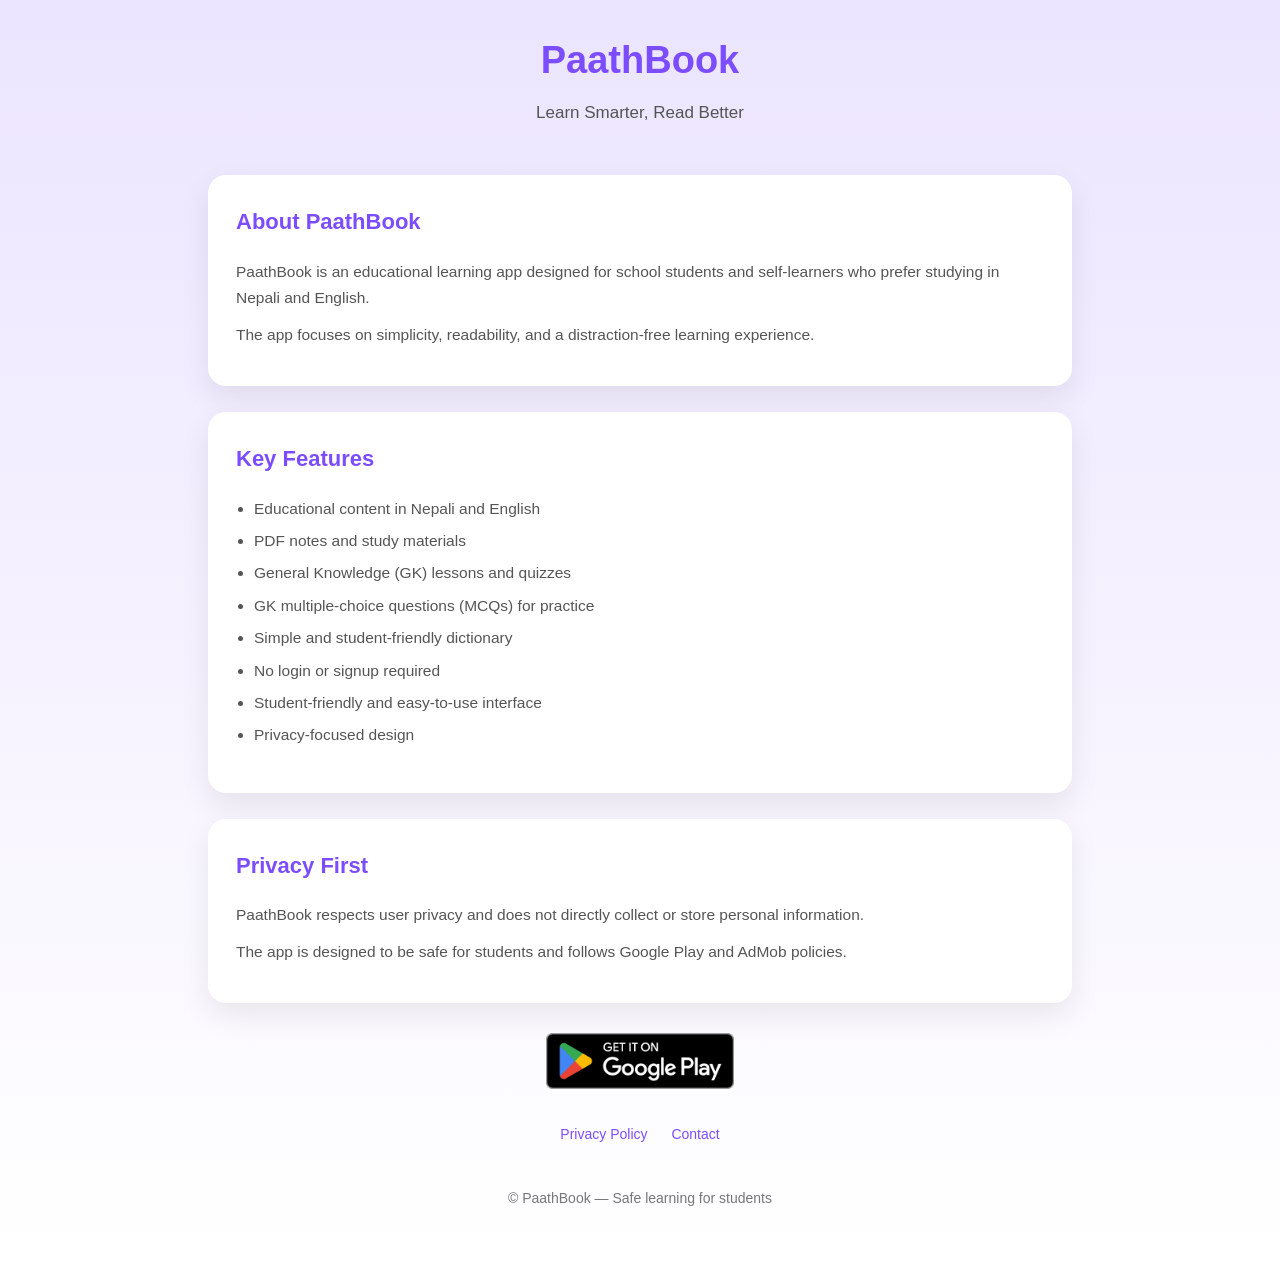
==== index.html @ ece8a1ff "Update index.html" ====
<!DOCTYPE html>
<html lang="en">
<head>
  <meta charset="UTF-8" />
  <meta name="viewport" content="width=device-width, initial-scale=1.0" />
  <title>PaathBook – Learn Smarter, Read Better</title>

  <style>
    :root {
      --primary: #7c4dff;
      --soft: rgba(124, 77, 255, 0.15);
      --text-dark: #2c2c2c;
      --text-light: #555;
      --white: #ffffff;
    }

    * { box-sizing: border-box; }

    body {
      margin: 0;
      font-family: -apple-system, BlinkMacSystemFont, "Segoe UI",
        Roboto, Helvetica, Arial, sans-serif;
      background: linear-gradient(to bottom, var(--soft), #ffffff);
      color: var(--text-dark);
      line-height: 1.7;
    }

    .container {
      max-width: 900px;
      margin: auto;
      padding: 28px 18px 60px;
    }

    .header {
      text-align: center;
      margin-bottom: 48px;
    }

    .app-name {
      font-size: 38px;
      font-weight: 800;
      color: var(--primary);
    }

    .tagline {
      font-size: 17px;
      color: var(--text-light);
      margin-top: 6px;
    }

    .card {
      background: var(--white);
      border-radius: 18px;
      padding: 28px;
      box-shadow: 0 12px 30px rgba(0, 0, 0, 0.08);
      margin-bottom: 26px;
    }

    h2 {
      color: var(--primary);
      margin-top: 0;
      font-size: 22px;
    }

    p {
      font-size: 15.5px;
      color: var(--text-light);
      margin: 10px 0;
    }

    ul {
      padding-left: 18px;
    }

    ul li {
      margin-bottom: 6px;
      font-size: 15.5px;
      color: var(--text-light);
    }

    .cta {
      text-align: center;
      margin-top: 30px;
    }

    .cta a {
  text-decoration: none;
  background: transparent;   /* ✅ remove purple bg */
  padding: 0;                /* ✅ remove extra space */
  border-radius: 0;
  display: inline-block;
}

    .cta a img {
  transition: transform 0.2s ease, box-shadow 0.2s ease;
}

.cta a:hover img {
  transform: scale(1.03);
  box-shadow: 0 6px 16px rgba(0,0,0,0.2);
}


    .links {
      text-align: center;
      margin-top: 26px;
      font-size: 14px;
    }

    .links a {
      color: var(--primary);
      text-decoration: none;
      margin: 0 10px;
      font-weight: 500;
    }

    .footer {
      text-align: center;
      margin-top: 40px;
      font-size: 14px;
      color: #777;
    }
  </style>
</head>

<body>
  <div class="container">

    <!-- Header -->
    <div class="header">
      <div class="app-name">PaathBook</div>
      <div class="tagline">Learn Smarter, Read Better</div>
    </div>

    <!-- About -->
    <div class="card">
      <h2>About PaathBook</h2>
      <p>
        PaathBook is an educational learning app designed for school students
        and self-learners who prefer studying in Nepali and English.
      </p>
      <p>
        The app focuses on simplicity, readability, and a distraction-free
        learning experience.
      </p>
    </div>

    <!-- Features -->
    <div class="card">
      <h2>Key Features</h2>
      <ul>
        <li>Educational content in Nepali and English</li>
        <li>PDF notes and study materials</li>
        <li>General Knowledge (GK) lessons and quizzes</li>
        <li>GK multiple-choice questions (MCQs) for practice</li>
        <li>Simple and student-friendly dictionary</li>
        <li>No login or signup required</li>
        <li>Student-friendly and easy-to-use interface</li>
        <li>Privacy-focused design</li>
      </ul>
    </div>

    <!-- Privacy -->
    <div class="card">
      <h2>Privacy First</h2>
      <p>
        PaathBook respects user privacy and does not directly collect or store
        personal information.
      </p>
      <p>
        The app is designed to be safe for students and follows Google Play
        and AdMob policies.
      </p>
    </div>

  <!-- CTA -->
  <div class="cta">
    <a
      href="https://play.google.com/store/apps/details?id=com.paathbook.app"
      target="_blank"
      rel="noopener noreferrer"
    >
    <img
      src="assets/google-play-badge.png"
      alt="Get it on Google Play"
      style="height: 56px;"
    />
    </a>
  </div>



    <!-- Links -->
    <div class="links">
      <a href="privacy-policy.html">Privacy Policy</a>
      <a href="mailto:dipendrabogati1776@gmail.com">Contact</a>
    </div>

    <!-- Footer -->
    <div class="footer">
      © PaathBook — Safe learning for students
    </div>

  </div>
</body>
</html>
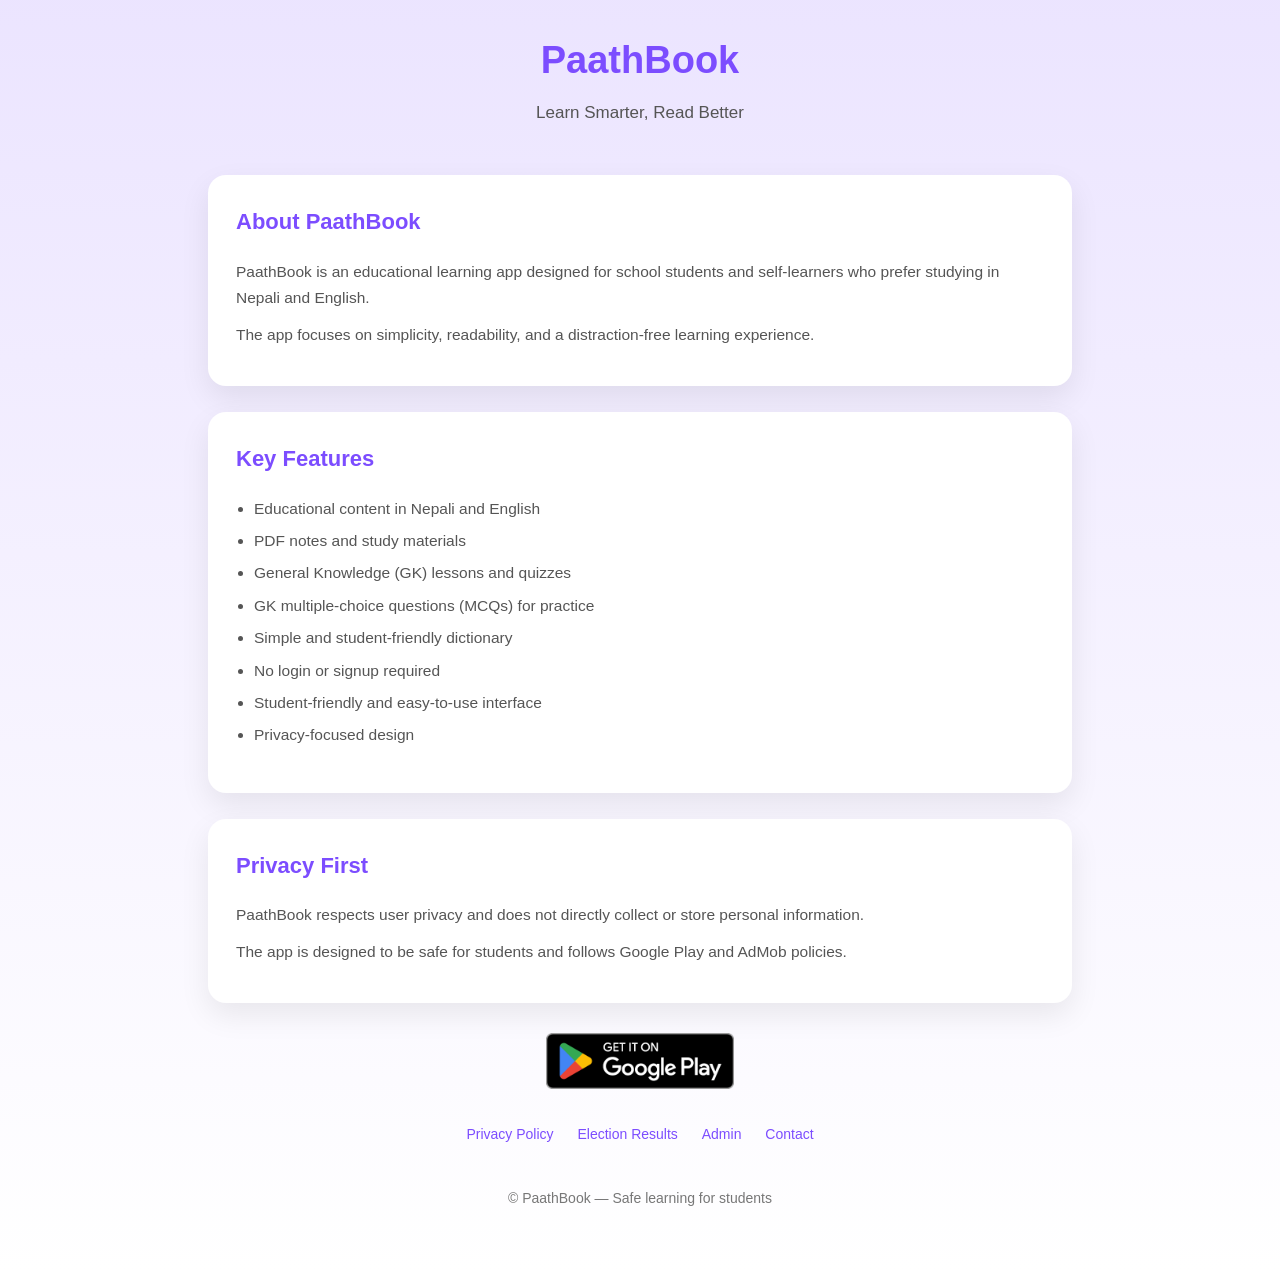
==== commit 43b539bf: "election update functionality added" ====
--- a/index.html
+++ b/index.html
@@ -193,6 +193,8 @@
     <!-- Links -->
     <div class="links">
       <a href="privacy-policy.html">Privacy Policy</a>
+      <a href="/election">Election Results</a>
+      <a href="/admin">Admin</a>
       <a href="mailto:dipendrabogati1776@gmail.com">Contact</a>
     </div>
 
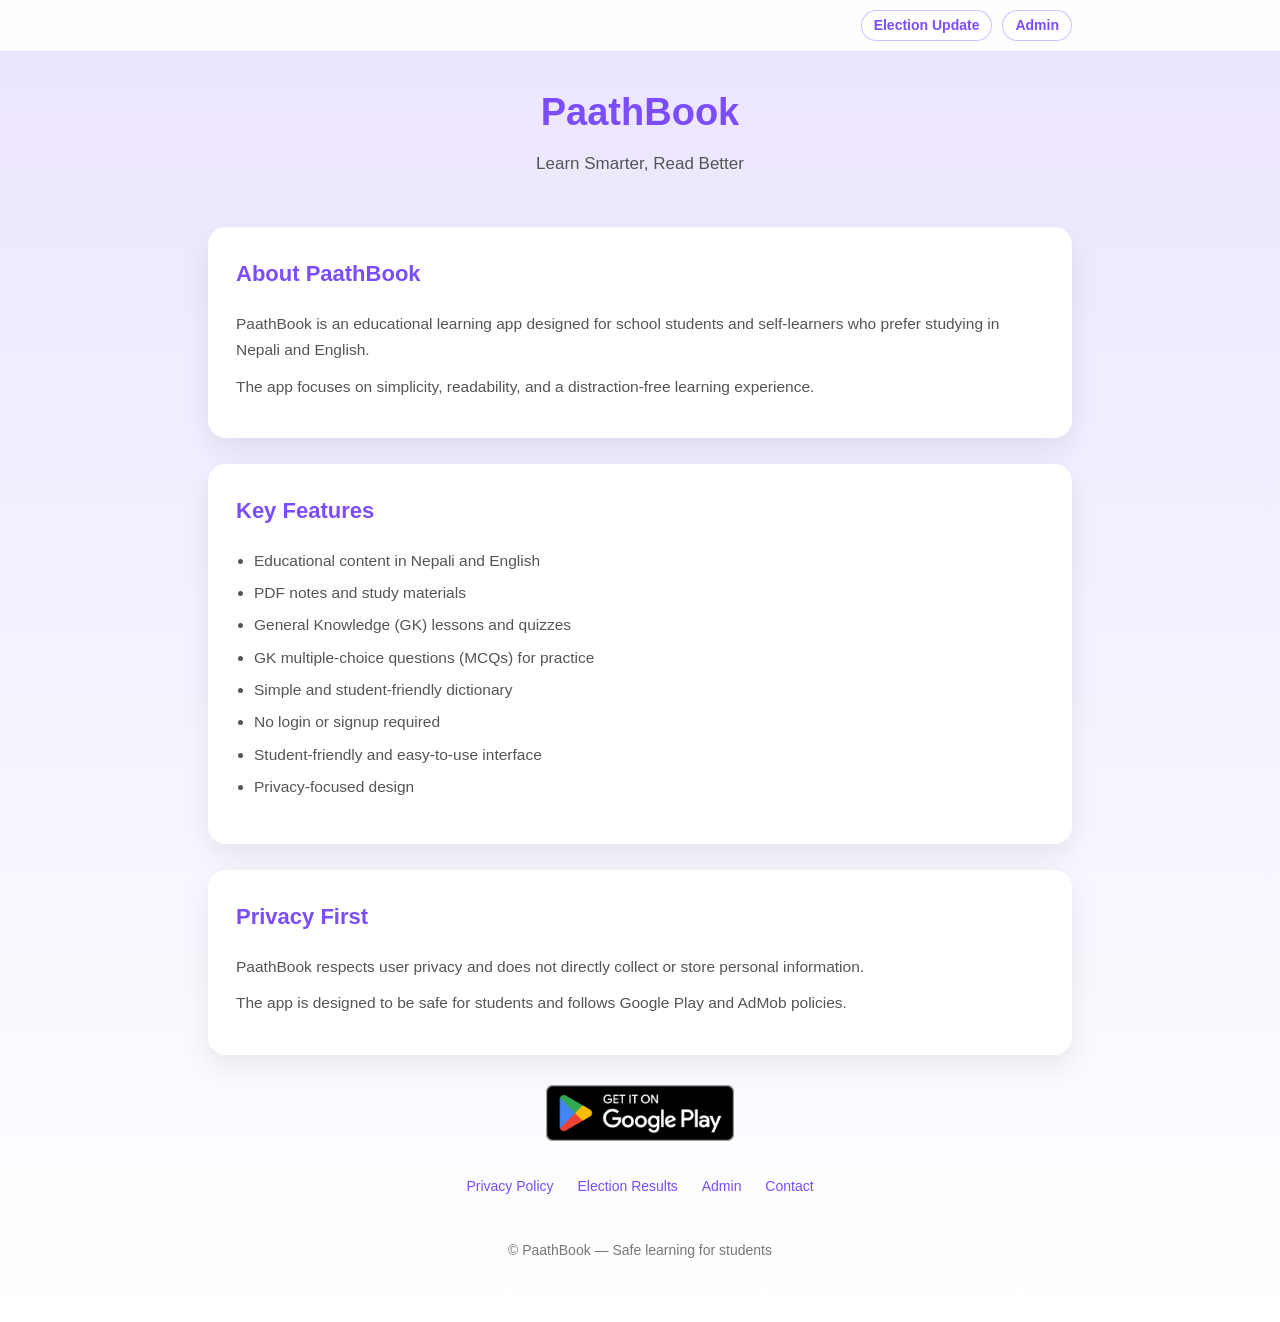
==== commit 08c67391: "UI Updated" ====
--- a/index.html
+++ b/index.html
@@ -25,6 +25,37 @@
       line-height: 1.7;
     }
 
+    .top-nav {
+      position: sticky;
+      top: 0;
+      z-index: 10;
+      background: rgba(255, 255, 255, 0.92);
+      backdrop-filter: blur(8px);
+      border-bottom: 1px solid rgba(124, 77, 255, 0.18);
+    }
+
+    .top-nav-inner {
+      max-width: 900px;
+      margin: 0 auto;
+      padding: 10px 18px;
+      display: flex;
+      justify-content: flex-end;
+      gap: 10px;
+      flex-wrap: wrap;
+    }
+
+    .top-nav a {
+      text-decoration: none;
+      color: var(--primary);
+      border: 1px solid rgba(124, 77, 255, 0.35);
+      background: #fff;
+      border-radius: 999px;
+      padding: 6px 12px;
+      font-size: 14px;
+      font-weight: 600;
+      line-height: 1.2;
+    }
+
     .container {
       max-width: 900px;
       margin: auto;
@@ -124,6 +155,13 @@
 </head>
 
 <body>
+  <nav class="top-nav" aria-label="Main">
+    <div class="top-nav-inner">
+      <a href="/election">Election Update</a>
+      <a href="/admin">Admin</a>
+    </div>
+  </nav>
+
   <div class="container">
 
     <!-- Header -->
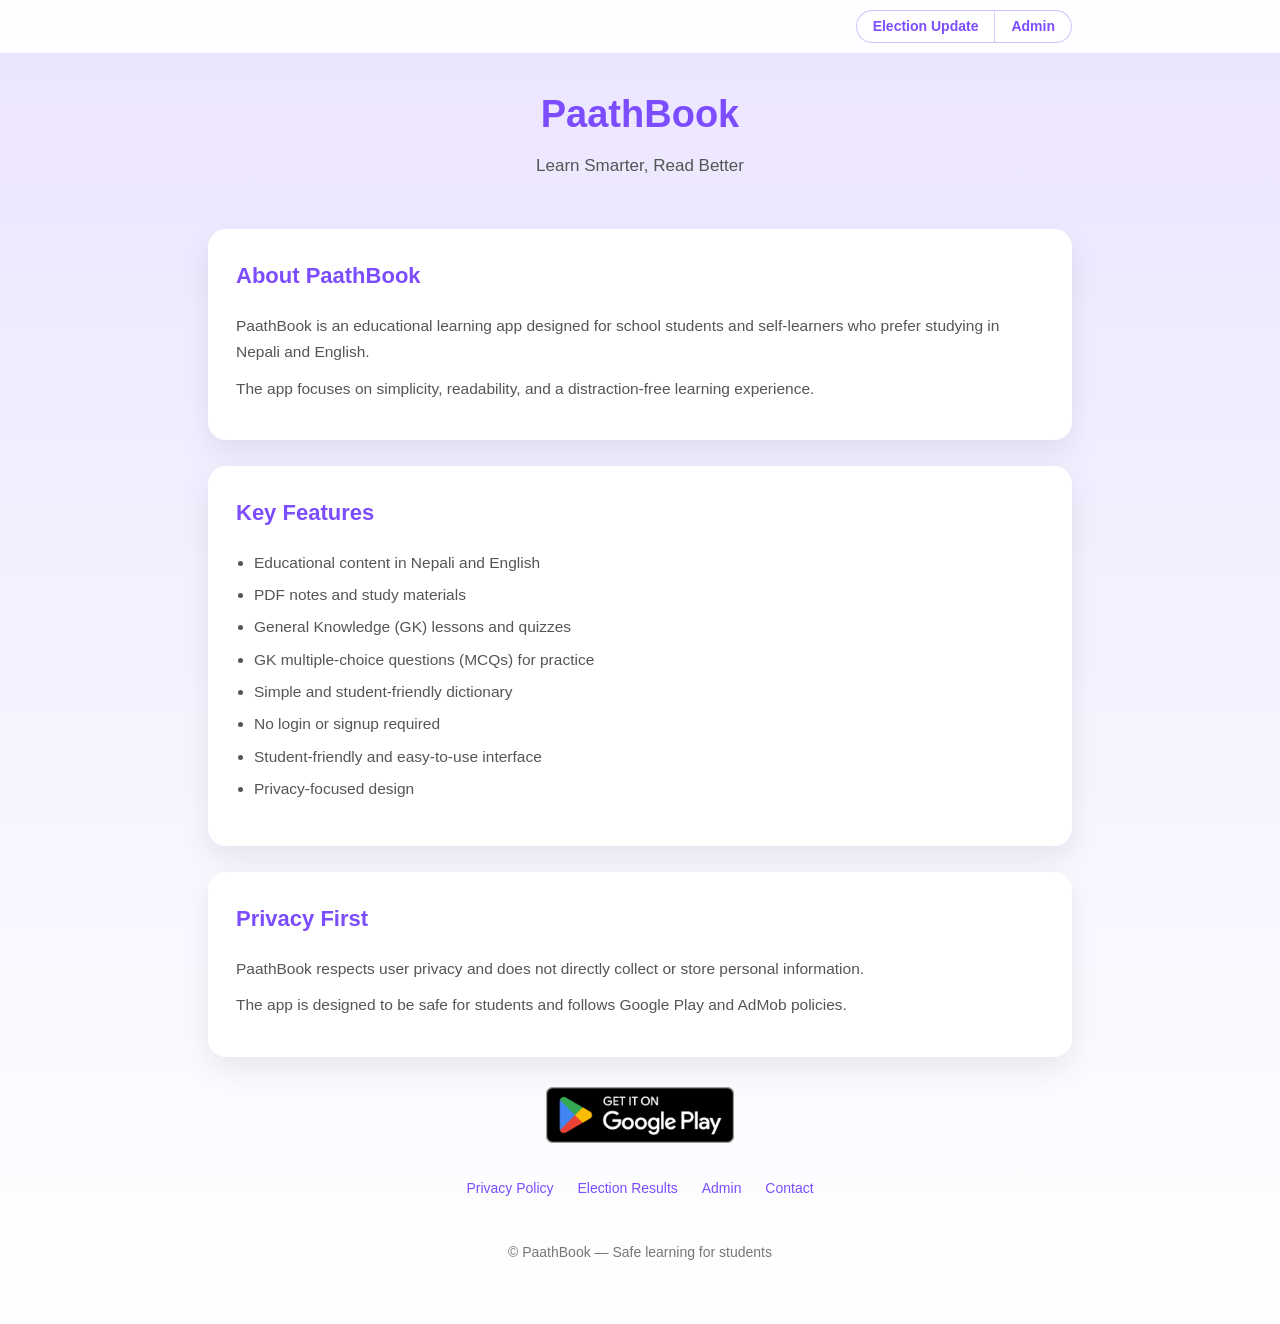
==== commit a742fc7d: "UI Updated" ====
--- a/index.html
+++ b/index.html
@@ -40,20 +40,28 @@
       padding: 10px 18px;
       display: flex;
       justify-content: flex-end;
-      gap: 10px;
-      flex-wrap: wrap;
+    }
+
+    .top-nav-menu {
+      display: inline-flex;
+      border: 1px solid rgba(124, 77, 255, 0.35);
+      border-radius: 999px;
+      overflow: hidden;
+      background: #fff;
     }
 
     .top-nav a {
       text-decoration: none;
       color: var(--primary);
-      border: 1px solid rgba(124, 77, 255, 0.35);
-      background: #fff;
-      border-radius: 999px;
-      padding: 6px 12px;
+      padding: 7px 16px;
       font-size: 14px;
       font-weight: 600;
       line-height: 1.2;
+      white-space: nowrap;
+    }
+
+    .top-nav a + a {
+      border-left: 1px solid rgba(124, 77, 255, 0.28);
     }
 
     .container {
@@ -157,8 +165,10 @@
 <body>
   <nav class="top-nav" aria-label="Main">
     <div class="top-nav-inner">
-      <a href="/election">Election Update</a>
-      <a href="/admin">Admin</a>
+      <div class="top-nav-menu">
+        <a href="/election">Election Update</a>
+        <a href="/admin">Admin</a>
+      </div>
     </div>
   </nav>
 
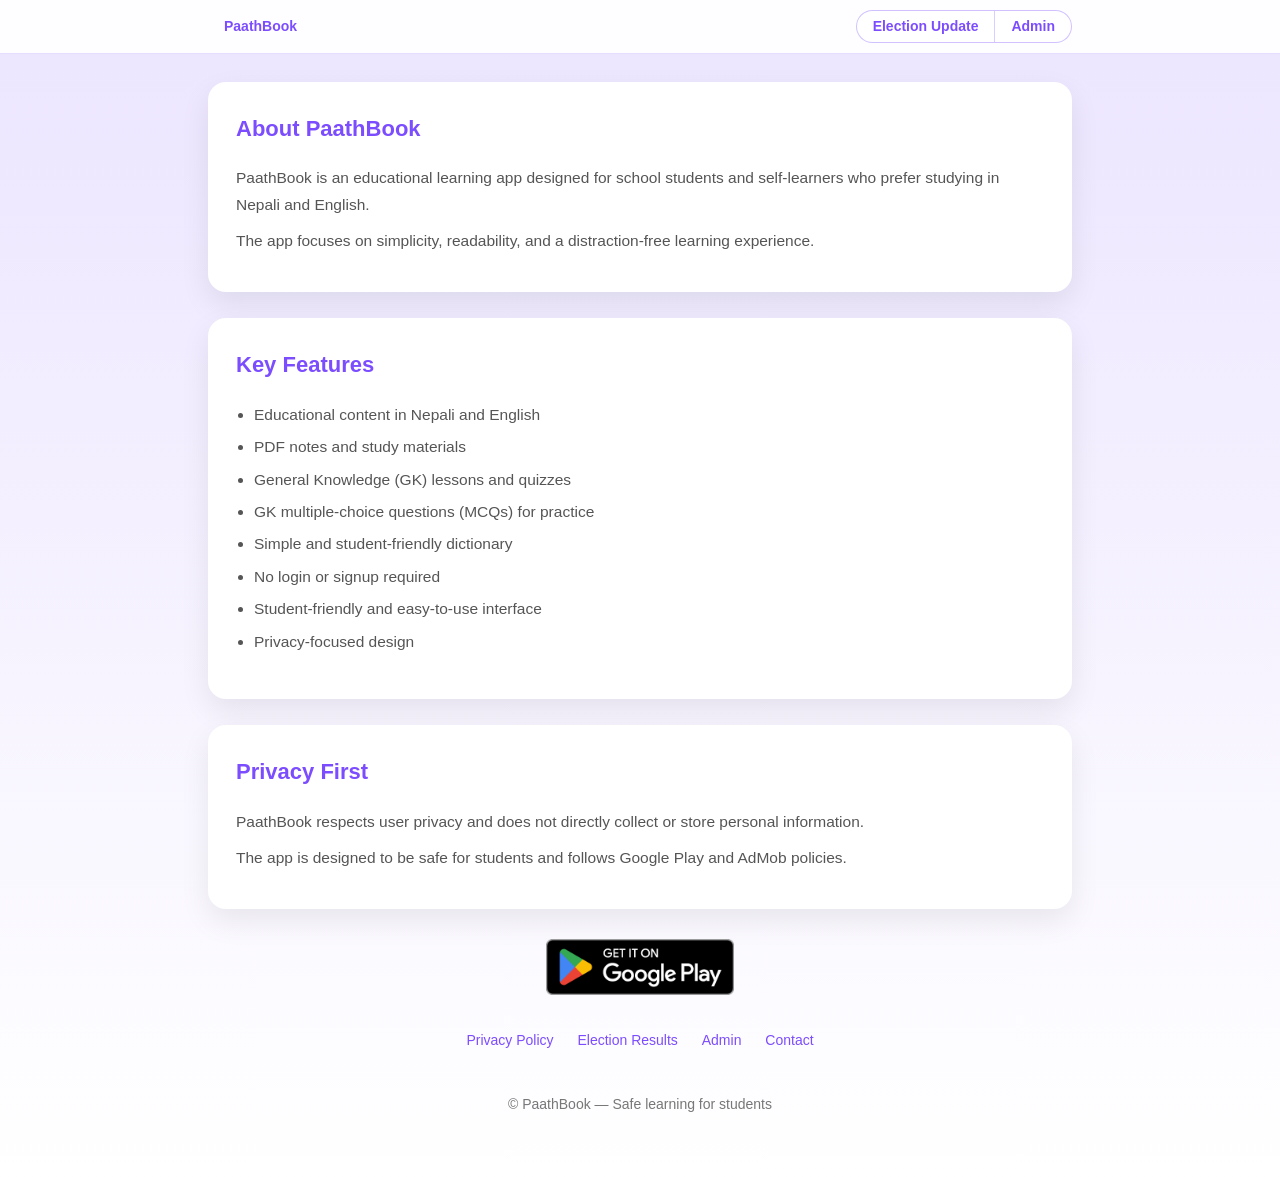
==== commit a0cb3311: "UI Updated" ====
--- a/index.html
+++ b/index.html
@@ -39,7 +39,17 @@
       margin: 0 auto;
       padding: 10px 18px;
       display: flex;
-      justify-content: flex-end;
+      justify-content: space-between;
+      align-items: center;
+      gap: 12px;
+    }
+
+    .nav-brand {
+      color: var(--primary);
+      font-size: 30px;
+      font-weight: 800;
+      line-height: 1.1;
+      text-decoration: none;
     }
 
     .top-nav-menu {
@@ -62,6 +72,16 @@
 
     .top-nav a + a {
       border-left: 1px solid rgba(124, 77, 255, 0.28);
+    }
+
+    @media (max-width: 700px) {
+      .top-nav-inner {
+        flex-wrap: wrap;
+      }
+
+      .nav-brand {
+        font-size: 24px;
+      }
     }
 
     .container {
@@ -165,6 +185,7 @@
 <body>
   <nav class="top-nav" aria-label="Main">
     <div class="top-nav-inner">
+      <a class="nav-brand" href="/">PaathBook</a>
       <div class="top-nav-menu">
         <a href="/election">Election Update</a>
         <a href="/admin">Admin</a>
@@ -173,12 +194,6 @@
   </nav>
 
   <div class="container">
-
-    <!-- Header -->
-    <div class="header">
-      <div class="app-name">PaathBook</div>
-      <div class="tagline">Learn Smarter, Read Better</div>
-    </div>
 
     <!-- About -->
     <div class="card">
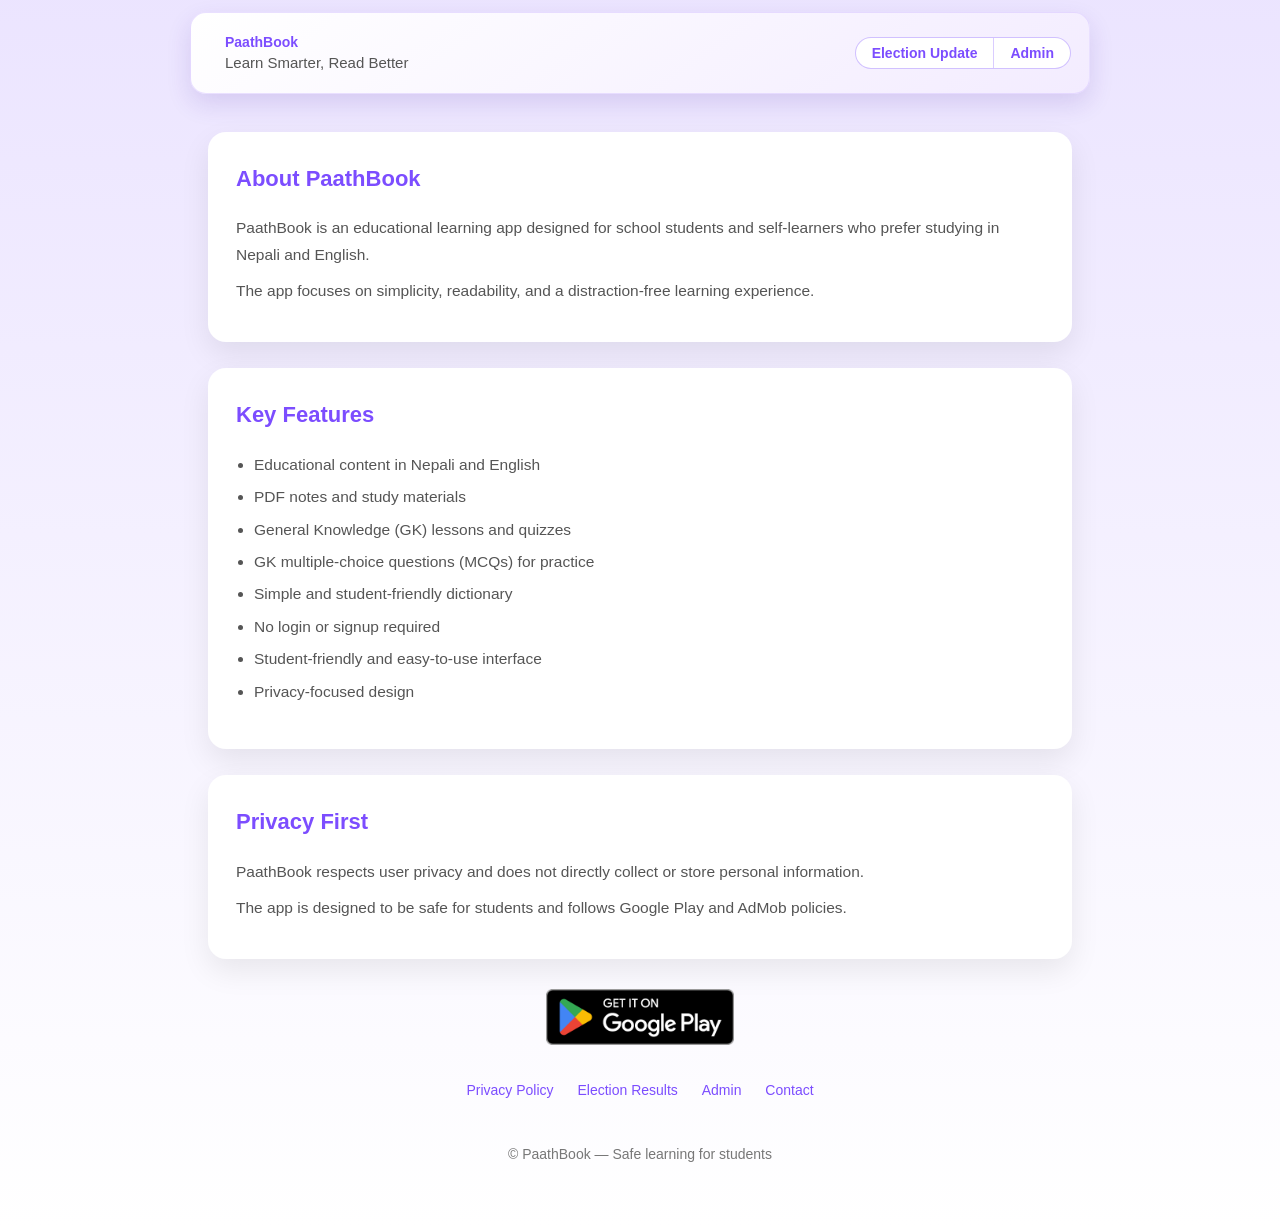
==== commit f7253902: "UI Updated" ====
--- a/index.html
+++ b/index.html
@@ -29,27 +29,40 @@
       position: sticky;
       top: 0;
       z-index: 10;
-      background: rgba(255, 255, 255, 0.92);
-      backdrop-filter: blur(8px);
-      border-bottom: 1px solid rgba(124, 77, 255, 0.18);
+      padding: 12px 10px 10px;
     }
 
     .top-nav-inner {
       max-width: 900px;
       margin: 0 auto;
-      padding: 10px 18px;
+      padding: 14px 18px;
       display: flex;
       justify-content: space-between;
       align-items: center;
       gap: 12px;
+      border-radius: 16px;
+      border: 1px solid rgba(214, 198, 255, 0.52);
+      background: linear-gradient(145deg, #ffffff 0%, #f3ecff 100%);
+      box-shadow: 0 10px 24px rgba(71, 36, 163, 0.14);
     }
 
     .nav-brand {
-      color: var(--primary);
-      font-size: 30px;
+      display: inline-flex;
+      flex-direction: column;
+      align-items: flex-start;
+      gap: 3px;
+      color: var(--primary);
+      font-size: 44px;
       font-weight: 800;
       line-height: 1.1;
       text-decoration: none;
+    }
+
+    .nav-subtitle {
+      color: var(--text-light);
+      font-size: 15px;
+      font-weight: 500;
+      line-height: 1.2;
     }
 
     .top-nav-menu {
@@ -80,7 +93,7 @@
       }
 
       .nav-brand {
-        font-size: 24px;
+        font-size: 34px;
       }
     }
 
@@ -185,7 +198,10 @@
 <body>
   <nav class="top-nav" aria-label="Main">
     <div class="top-nav-inner">
-      <a class="nav-brand" href="/">PaathBook</a>
+      <a class="nav-brand" href="/">
+        <span>PaathBook</span>
+        <span class="nav-subtitle">Learn Smarter, Read Better</span>
+      </a>
       <div class="top-nav-menu">
         <a href="/election">Election Update</a>
         <a href="/admin">Admin</a>
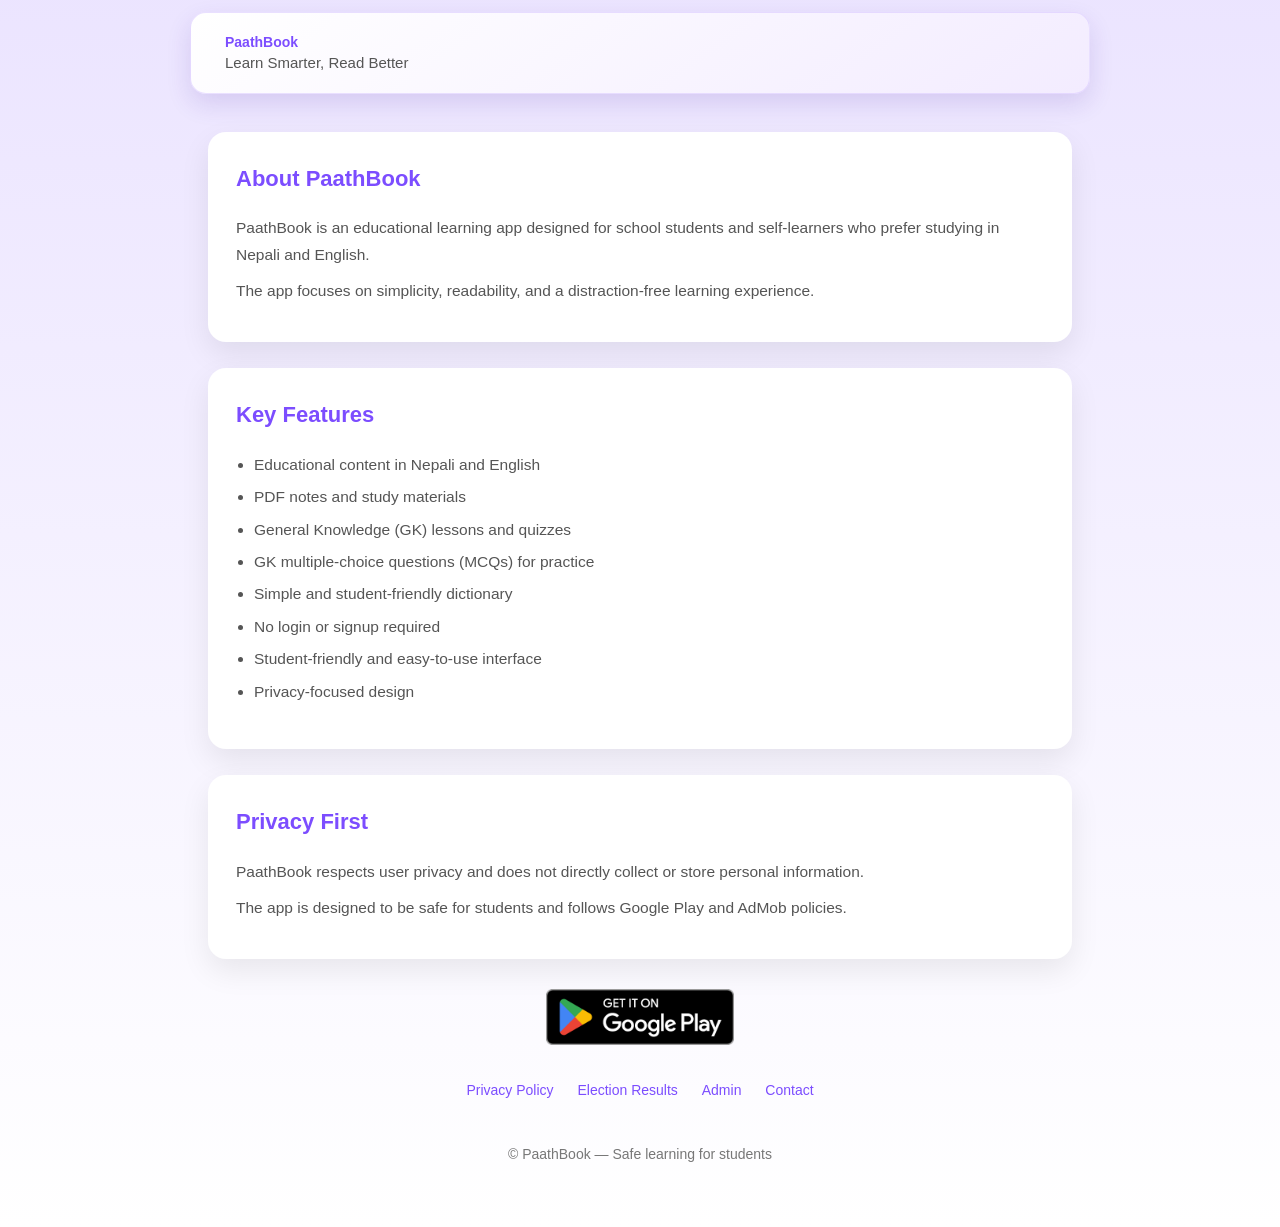
==== commit 9bbb86ad: "feat: add election data source and clean up UI components" ====
--- a/index.html
+++ b/index.html
@@ -1,5 +1,6 @@
 <!DOCTYPE html>
 <html lang="en">
+
 <head>
   <meta charset="UTF-8" />
   <meta name="viewport" content="width=device-width, initial-scale=1.0" />
@@ -14,7 +15,9 @@
       --white: #ffffff;
     }
 
-    * { box-sizing: border-box; }
+    * {
+      box-sizing: border-box;
+    }
 
     body {
       margin: 0;
@@ -83,7 +86,7 @@
       white-space: nowrap;
     }
 
-    .top-nav a + a {
+    .top-nav a+a {
       border-left: 1px solid rgba(124, 77, 255, 0.28);
     }
 
@@ -156,21 +159,23 @@
     }
 
     .cta a {
-  text-decoration: none;
-  background: transparent;   /* ✅ remove purple bg */
-  padding: 0;                /* ✅ remove extra space */
-  border-radius: 0;
-  display: inline-block;
-}
+      text-decoration: none;
+      background: transparent;
+      /* ✅ remove purple bg */
+      padding: 0;
+      /* ✅ remove extra space */
+      border-radius: 0;
+      display: inline-block;
+    }
 
     .cta a img {
-  transition: transform 0.2s ease, box-shadow 0.2s ease;
-}
-
-.cta a:hover img {
-  transform: scale(1.03);
-  box-shadow: 0 6px 16px rgba(0,0,0,0.2);
-}
+      transition: transform 0.2s ease, box-shadow 0.2s ease;
+    }
+
+    .cta a:hover img {
+      transform: scale(1.03);
+      box-shadow: 0 6px 16px rgba(0, 0, 0, 0.2);
+    }
 
 
     .links {
@@ -202,10 +207,10 @@
         <span>PaathBook</span>
         <span class="nav-subtitle">Learn Smarter, Read Better</span>
       </a>
-      <div class="top-nav-menu">
+      <!-- <div class="top-nav-menu">
         <a href="/election">Election Update</a>
         <a href="/admin">Admin</a>
-      </div>
+      </div> -->
     </div>
   </nav>
 
@@ -252,20 +257,13 @@
       </p>
     </div>
 
-  <!-- CTA -->
-  <div class="cta">
-    <a
-      href="https://play.google.com/store/apps/details?id=com.paathbook.app"
-      target="_blank"
-      rel="noopener noreferrer"
-    >
-    <img
-      src="assets/google-play-badge.png"
-      alt="Get it on Google Play"
-      style="height: 56px;"
-    />
-    </a>
-  </div>
+    <!-- CTA -->
+    <div class="cta">
+      <a href="https://play.google.com/store/apps/details?id=com.paathbook.app" target="_blank"
+        rel="noopener noreferrer">
+        <img src="assets/google-play-badge.png" alt="Get it on Google Play" style="height: 56px;" />
+      </a>
+    </div>
 
 
 
@@ -284,4 +282,5 @@
 
   </div>
 </body>
-</html>
+
+</html>
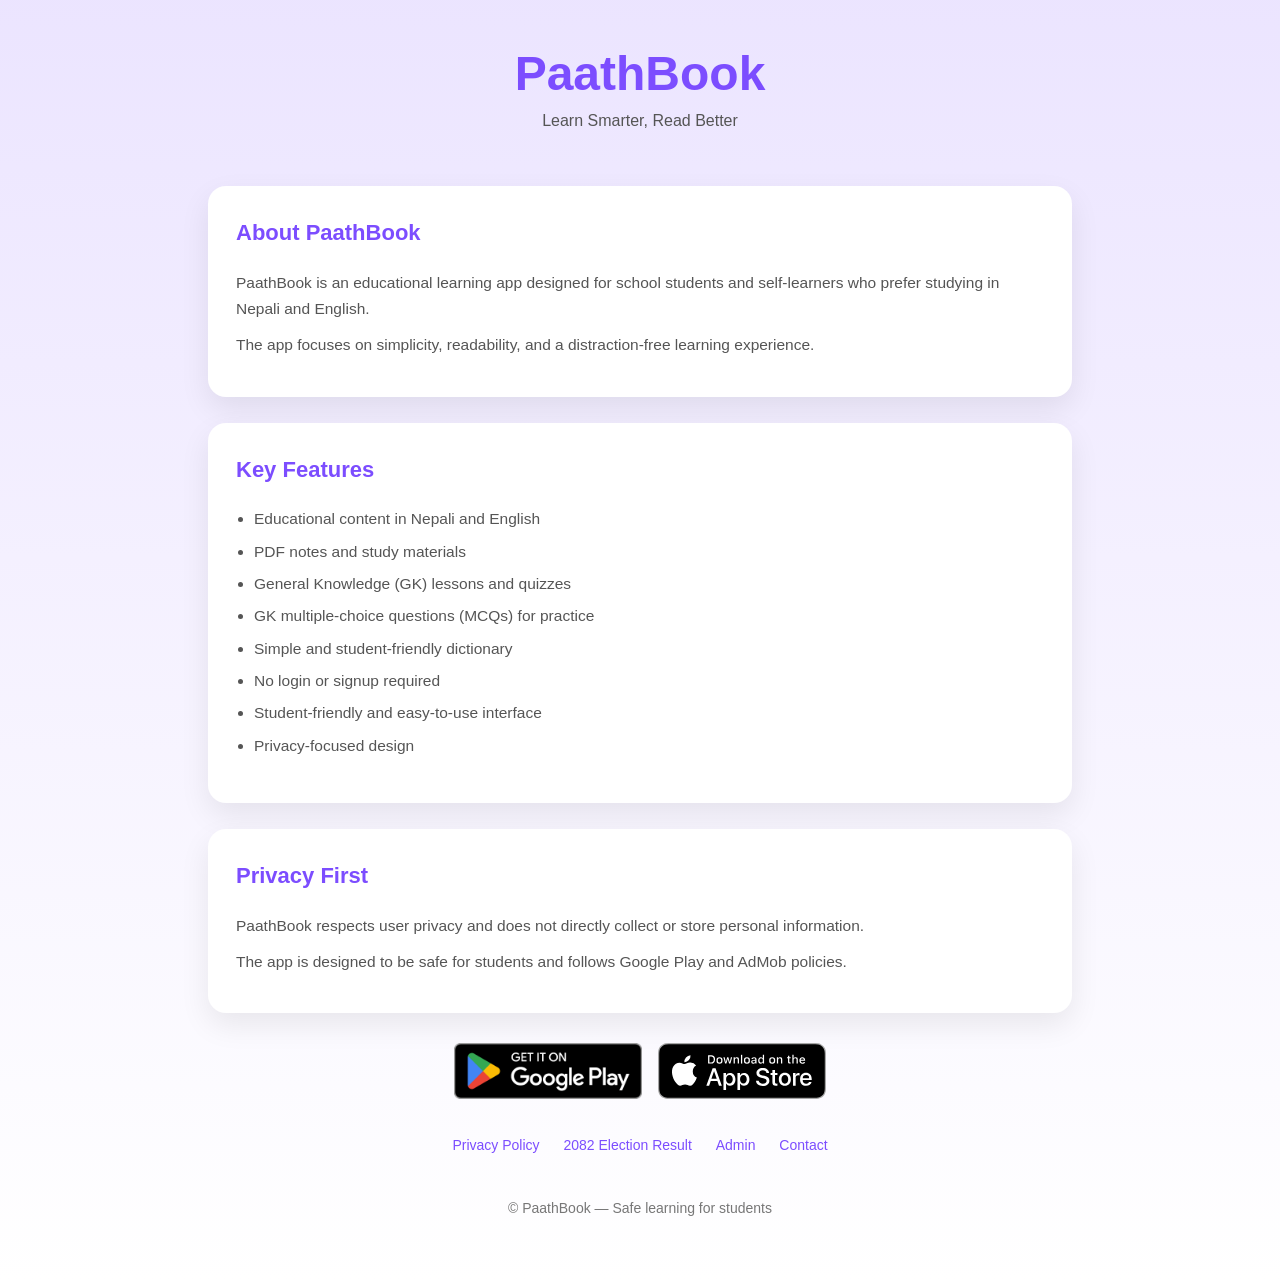
==== commit 8f837fad: "feat: add App Store download badge and integrate into index page" ====
--- a/index.html
+++ b/index.html
@@ -28,75 +28,31 @@
       line-height: 1.7;
     }
 
-    .top-nav {
-      position: sticky;
-      top: 0;
-      z-index: 10;
-      padding: 12px 10px 10px;
-    }
-
-    .top-nav-inner {
-      max-width: 900px;
-      margin: 0 auto;
-      padding: 14px 18px;
-      display: flex;
-      justify-content: space-between;
-      align-items: center;
-      gap: 12px;
-      border-radius: 16px;
-      border: 1px solid rgba(214, 198, 255, 0.52);
-      background: linear-gradient(145deg, #ffffff 0%, #f3ecff 100%);
-      box-shadow: 0 10px 24px rgba(71, 36, 163, 0.14);
-    }
-
-    .nav-brand {
-      display: inline-flex;
-      flex-direction: column;
-      align-items: flex-start;
-      gap: 3px;
-      color: var(--primary);
-      font-size: 44px;
+    .site-header {
+      text-align: center;
+      padding: 48px 18px 24px;
+    }
+
+    .site-header .brand-name {
+      display: block;
+      color: var(--primary);
+      font-size: 48px;
       font-weight: 800;
       line-height: 1.1;
       text-decoration: none;
     }
 
-    .nav-subtitle {
-      color: var(--text-light);
-      font-size: 15px;
+    .site-header .brand-subtitle {
+      display: block;
+      color: var(--text-light);
+      font-size: 16px;
       font-weight: 500;
-      line-height: 1.2;
-    }
-
-    .top-nav-menu {
-      display: inline-flex;
-      border: 1px solid rgba(124, 77, 255, 0.35);
-      border-radius: 999px;
-      overflow: hidden;
-      background: #fff;
-    }
-
-    .top-nav a {
-      text-decoration: none;
-      color: var(--primary);
-      padding: 7px 16px;
-      font-size: 14px;
-      font-weight: 600;
-      line-height: 1.2;
-      white-space: nowrap;
-    }
-
-    .top-nav a+a {
-      border-left: 1px solid rgba(124, 77, 255, 0.28);
+      margin-top: 6px;
     }
 
     @media (max-width: 700px) {
-      .top-nav-inner {
-        flex-wrap: wrap;
-      }
-
-      .nav-brand {
-        font-size: 34px;
+      .site-header .brand-name {
+        font-size: 36px;
       }
     }
 
@@ -154,7 +110,11 @@
     }
 
     .cta {
-      text-align: center;
+      display: flex;
+      justify-content: center;
+      align-items: center;
+      gap: 16px;
+      flex-wrap: wrap;
       margin-top: 30px;
     }
 
@@ -201,18 +161,10 @@
 </head>
 
 <body>
-  <nav class="top-nav" aria-label="Main">
-    <div class="top-nav-inner">
-      <a class="nav-brand" href="/">
-        <span>PaathBook</span>
-        <span class="nav-subtitle">Learn Smarter, Read Better</span>
-      </a>
-      <!-- <div class="top-nav-menu">
-        <a href="/election">Election Update</a>
-        <a href="/admin">Admin</a>
-      </div> -->
-    </div>
-  </nav>
+  <header class="site-header">
+    <span class="brand-name">PaathBook</span>
+    <span class="brand-subtitle">Learn Smarter, Read Better</span>
+  </header>
 
   <div class="container">
 
@@ -263,6 +215,9 @@
         rel="noopener noreferrer">
         <img src="assets/google-play-badge.png" alt="Get it on Google Play" style="height: 56px;" />
       </a>
+      <a href="https://apps.apple.com/app/id6760779307" target="_blank" rel="noopener noreferrer">
+        <img src="assets/app-store-badge.svg" alt="Download on the App Store" style="height: 56px;" />
+      </a>
     </div>
 
 
@@ -270,7 +225,7 @@
     <!-- Links -->
     <div class="links">
       <a href="privacy-policy.html">Privacy Policy</a>
-      <a href="/election">Election Results</a>
+      <a href="/election">2082 Election Result</a>
       <a href="/admin">Admin</a>
       <a href="mailto:dipendrabogati1776@gmail.com">Contact</a>
     </div>
